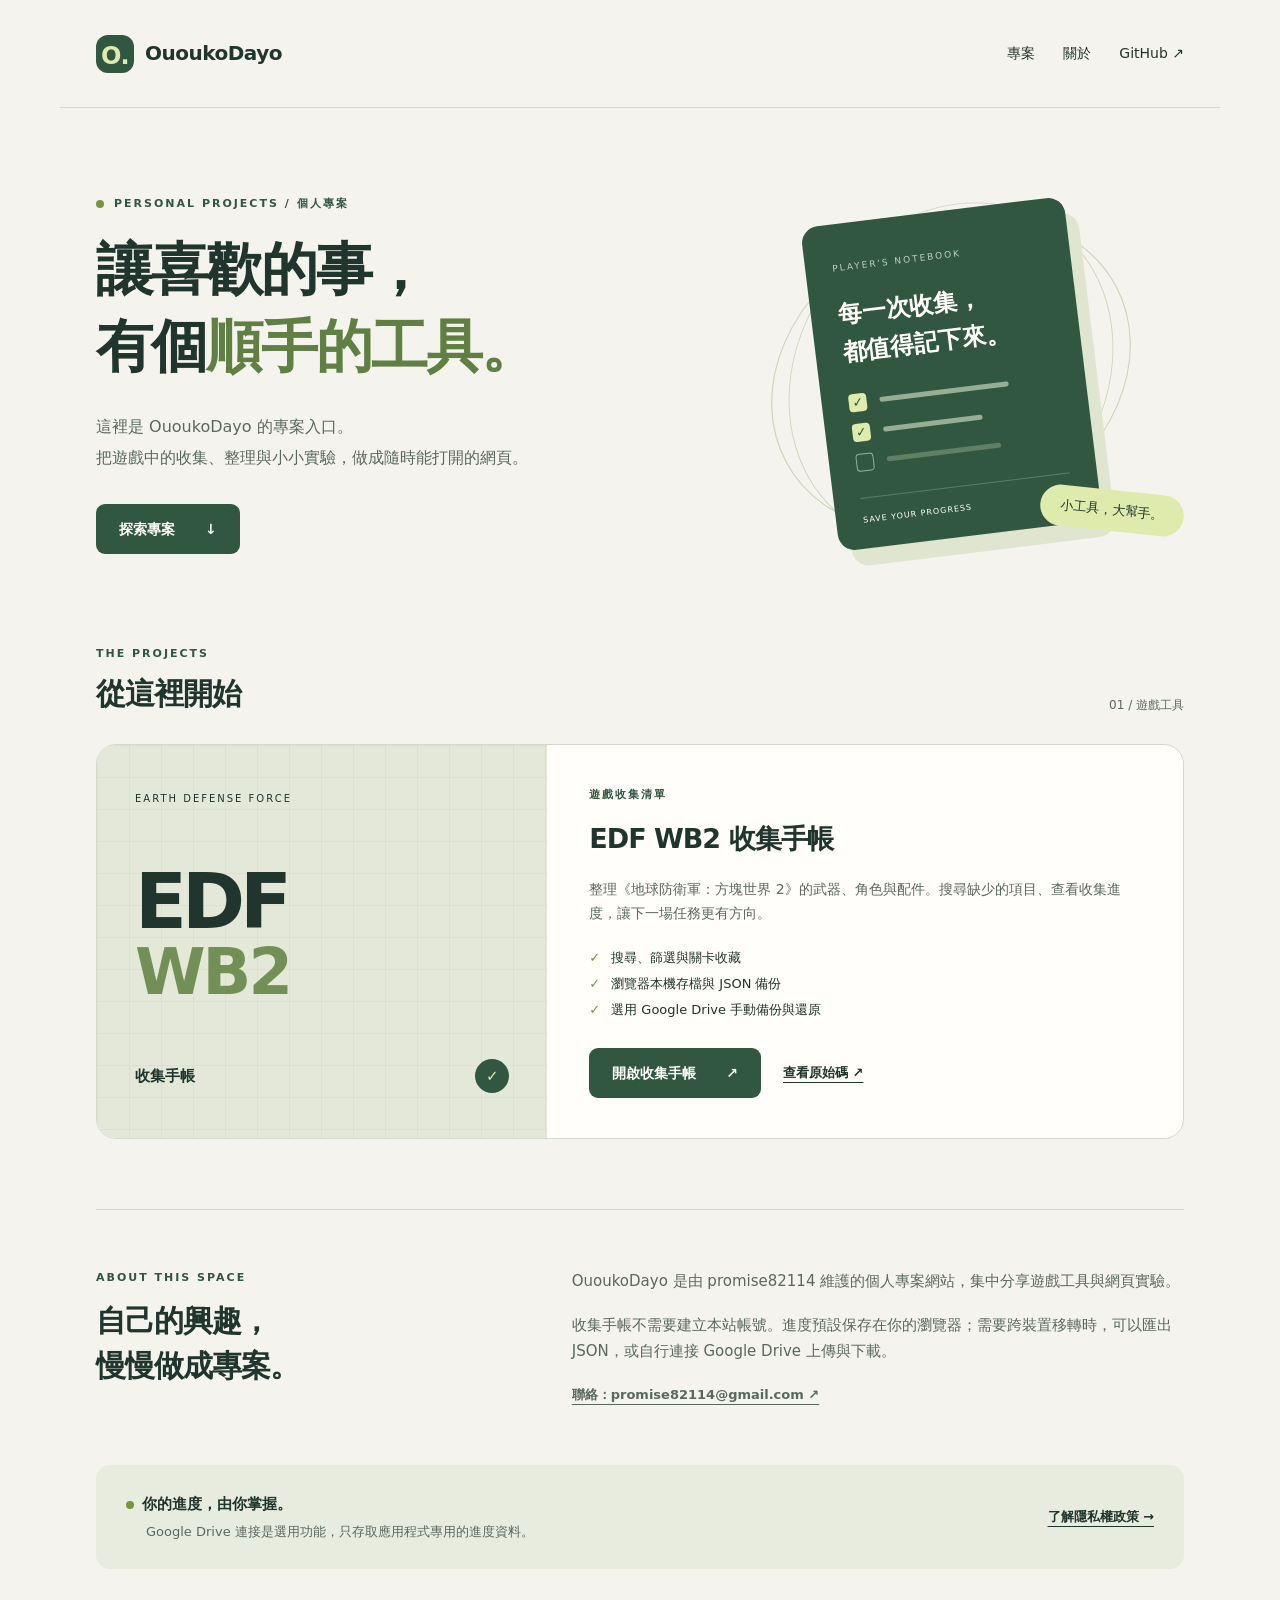
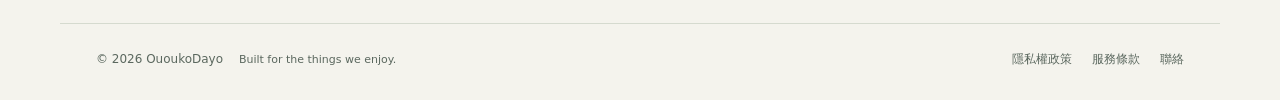
==== index.html @ 18f5ffd5 "Build OuoukoDayo project portal and Google Drive policy pages" ====
<!doctype html>
<html lang="zh-Hant">
<head>
  <meta charset="utf-8">
  <meta name="viewport" content="width=device-width, initial-scale=1">
  <meta name="description" content="OuoukoDayo 的個人專案入口。探索遊戲收集工具、開啟 EDF WB2 收集手帳，並了解 Google Drive 備份與隱私政策。">
  <meta name="theme-color" content="#f4f3ed">
  <title>OuoukoDayo — 個人專案與遊戲工具</title>
  <link rel="canonical" href="https://promise82114.github.io/">
  <link rel="icon" href="/favicon.svg" type="image/svg+xml">
  <link rel="stylesheet" href="/styles.css">
</head>
<body>
  <a class="skip-link" href="#main">跳至主要內容</a>
  <header class="site-header wrap">
    <a class="brand" href="/" aria-label="OuoukoDayo 首頁"><span class="brand-mark" aria-hidden="true">O.</span>OuoukoDayo</a>
    <nav aria-label="主要導覽"><a href="#projects">專案</a><a href="#about">關於</a><a href="https://github.com/promise82114">GitHub ↗</a></nav>
  </header>
  <main id="main" class="wrap">
    <section class="hero" aria-labelledby="hero-title">
      <div class="hero-copy">
        <p class="eyebrow"><span class="dot" aria-hidden="true"></span> PERSONAL PROJECTS / 個人專案</p>
        <h1 id="hero-title">讓喜歡的事，<br>有個<span class="accent">順手的工具。</span></h1>
        <p class="intro">這裡是 OuoukoDayo 的專案入口。<br>把遊戲中的收集、整理與小小實驗，做成隨時能打開的網頁。</p>
        <a class="button" href="#projects">探索專案 <span aria-hidden="true">↓</span></a>
      </div>
      <div class="hero-art" aria-hidden="true">
        <div class="orbit orbit-one"></div><div class="orbit orbit-two"></div>
        <div class="art-note"><span>PLAYER'S NOTEBOOK</span><strong>每一次收集，<br>都值得記下來。</strong><div class="art-line"><i>✓</i><b></b></div><div class="art-line"><i>✓</i><b></b></div><div class="art-line empty"><i></i><b></b></div><div class="art-bottom">SAVE YOUR PROGRESS <span>↗</span></div></div>
        <span class="art-tag">小工具，大幫手。</span>
      </div>
    </section>
    <section id="projects" class="projects" aria-labelledby="projects-title">
      <div class="section-heading"><div><p class="eyebrow">THE PROJECTS</p><h2 id="projects-title">從這裡開始</h2></div><span class="section-note">01 / 遊戲工具</span></div>
      <article class="project-card">
        <div class="project-visual" aria-hidden="true"><span class="visual-label">EARTH DEFENSE FORCE</span><strong>EDF<span>WB2</span></strong><div class="visual-caption">收集手帳 <span>✓</span></div></div>
        <div class="project-info"><p class="eyebrow">遊戲收集清單</p><h3>EDF WB2 收集手帳</h3><p>整理《地球防衛軍：方塊世界 2》的武器、角色與配件。搜尋缺少的項目、查看收集進度，讓下一場任務更有方向。</p><ul class="feature-list"><li>搜尋、篩選與關卡收藏</li><li>瀏覽器本機存檔與 JSON 備份</li><li>選用 Google Drive 手動備份與還原</li></ul><div class="project-actions"><a class="button" href="/edfwb2-checklist/">開啟收集手帳 <span aria-hidden="true">↗</span></a><a class="text-link" href="https://github.com/promise82114/edfwb2-checklist">查看原始碼 ↗</a></div></div>
      </article>
    </section>
    <section id="about" class="about" aria-labelledby="about-title"><div><p class="eyebrow">ABOUT THIS SPACE</p><h2 id="about-title">自己的興趣，<br>慢慢做成專案。</h2></div><div class="about-copy"><p>OuoukoDayo 是由 promise82114 維護的個人專案網站，集中分享遊戲工具與網頁實驗。</p><p>收集手帳不需要建立本站帳號。進度預設保存在你的瀏覽器；需要跨裝置移轉時，可以匯出 JSON，或自行連接 Google Drive 上傳與下載。</p><a class="text-link" href="mailto:promise82114@gmail.com">聯絡：promise82114@gmail.com ↗</a></div></section>
    <aside class="privacy-strip"><div><span class="dot" aria-hidden="true"></span><strong>你的進度，由你掌握。</strong><p>Google Drive 連接是選用功能，只存取應用程式專用的進度資料。</p></div><a class="text-link" href="/privacy.html">了解隱私權政策 →</a></aside>
  </main>
  <footer class="site-footer wrap"><p>© 2026 OuoukoDayo <span>Built for the things we enjoy.</span></p><nav aria-label="頁尾導覽"><a href="/privacy.html">隱私權政策</a><a href="/terms.html">服務條款</a><a href="mailto:promise82114@gmail.com">聯絡</a></nav></footer>
</body>
</html>
---- styles.css ----
:root{--bg:#f4f3ed;--ink:#20352d;--muted:#5b685f;--green:#315740;--line:#d5dacf;--paper:#fffefa;--lime:#dfebac;--radius:20px}*{box-sizing:border-box}html{scroll-behavior:smooth;scroll-padding-top:30px}body{margin:0;background:var(--bg);color:var(--ink);font-family:system-ui,-apple-system,"Segoe UI","Microsoft JhengHei",sans-serif;line-height:1.75}a{color:inherit;text-underline-offset:5px}a:focus-visible{outline:3px solid #5c7c27;outline-offset:5px}a:hover{color:#50733c}.wrap{max-width:1160px;margin:auto;padding-left:36px;padding-right:36px}.skip-link{position:absolute;top:-100px;left:16px;background:var(--paper);padding:10px;z-index:10}.skip-link:focus{top:12px}.site-header{min-height:108px;display:flex;align-items:center;justify-content:space-between;gap:24px;border-bottom:1px solid var(--line)}.brand{display:flex;align-items:center;gap:11px;font-size:20px;font-weight:750;text-decoration:none;letter-spacing:-.5px}.brand-mark{display:grid;place-items:center;background:var(--green);color:var(--lime);width:38px;height:38px;border-radius:12px;font-size:24px}.site-header nav,.site-footer nav{display:flex;gap:28px;font-size:14px}.site-header nav a,.site-footer nav a{text-decoration:none}.hero{padding:86px 0 90px;display:grid;grid-template-columns:1.25fr 1fr;align-items:center;gap:40px}.eyebrow{font-size:11px;font-weight:700;letter-spacing:2px;margin:0 0 18px;display:flex;align-items:center;gap:10px;color:var(--green)}.dot{display:inline-block;background:#76953f;border-radius:50%;width:8px;height:8px;flex-shrink:0}h1{font-size:clamp(36px,4.5vw,57px);line-height:1.35;letter-spacing:-2px;margin:0 0 26px;font-weight:750}.accent{color:#608043}.intro{color:var(--muted);font-size:16px;line-height:1.95;margin-bottom:30px}.button{background:var(--green);color:var(--paper);display:inline-flex;align-items:center;justify-content:center;gap:30px;padding:13px 23px;border-radius:9px;text-decoration:none;font-size:14px;font-weight:650}.button:hover{color:white;background:#426b4f}.hero-art{height:340px;position:relative;display:grid;place-items:center}.orbit{position:absolute;width:300px;height:300px;border:1px solid #ccd7bb;border-radius:50%;transform:rotate(-28deg) scaleX(1.25)}.orbit-two{transform:rotate(35deg) scaleX(.85);width:360px;height:360px}.art-note{position:relative;background:var(--green);color:var(--paper);border-radius:17px;width:265px;padding:28px 27px 21px;transform:rotate(-7deg);box-shadow:12px 17px 0 #e0e5cf}.art-note>span{font-size:9px;letter-spacing:2px;color:#c2d0b9}.art-note strong{display:block;font-size:24px;line-height:1.6;margin:16px 0 22px}.art-line{display:flex;align-items:center;gap:13px;margin:12px 0}.art-line i{width:18px;height:18px;background:var(--lime);color:var(--green);border-radius:4px;font-style:normal;font-size:13px;line-height:18px;text-align:center}.art-line b{height:5px;width:130px;border-radius:5px;background:#96af94}.art-line:nth-of-type(2) b{width:100px}.art-line.empty i{background:transparent;border:1px solid #96af94}.art-line.empty b{width:115px;background:#617f65}.art-bottom{border-top:1px solid #5e7a62;margin-top:26px;padding-top:15px;font-size:8px;letter-spacing:1px;display:flex;justify-content:space-between}.art-tag{position:absolute;bottom:13px;right:0;background:var(--lime);border-radius:30px;padding:9px 20px;font-size:13px;transform:rotate(6deg)}h2{font-size:30px;line-height:1.5;letter-spacing:-1px;margin:0}.projects{padding:0 0 70px}.section-heading{display:flex;justify-content:space-between;align-items:end;margin-bottom:28px}.section-heading .eyebrow{margin-bottom:8px}.section-note{color:var(--muted);font-size:12px}.project-card{display:grid;grid-template-columns:.85fr 1.2fr;overflow:hidden;background:var(--paper);border:1px solid var(--line);border-radius:var(--radius)}.project-visual{background:#e3e8d9;padding:45px 38px;min-height:360px;display:flex;flex-direction:column;justify-content:space-between;position:relative;background-image:linear-gradient(#b7c7ab33 1px,transparent 1px),linear-gradient(90deg,#b7c7ab33 1px,transparent 1px);background-size:32px 32px}.visual-label{font-size:10px;letter-spacing:2px}.project-visual strong{font-size:76px;line-height:1;letter-spacing:-5px;position:relative}.project-visual strong span{display:block;font-size:64px;color:#729055;letter-spacing:-3px}.visual-caption{display:flex;justify-content:space-between;align-items:center;font-size:15px;font-weight:600}.visual-caption span{background:var(--green);color:var(--lime);border-radius:50%;width:34px;height:34px;text-align:center;line-height:34px}.project-info{padding:40px 42px}.project-info .eyebrow{margin-bottom:10px}h3{font-size:27px;letter-spacing:-1px;margin:0 0 15px}.project-info>p:not(.eyebrow){font-size:14px;color:var(--muted);margin:0}.feature-list{padding:0;list-style:none;font-size:13px;line-height:2;margin:19px 0 25px}.feature-list li:before{content:'✓';color:#739243;margin-right:11px}.project-actions{display:flex;align-items:center;gap:22px;flex-wrap:wrap}.text-link{font-size:13px;font-weight:600}.about{border-top:1px solid var(--line);padding:58px 0;display:grid;grid-template-columns:.85fr 1.2fr;gap:42px}.about .eyebrow{margin-bottom:10px}.about-copy{font-size:15px;color:var(--muted)}.about-copy p{margin:0 0 17px}.privacy-strip{background:#e8ecdf;border-radius:14px;padding:25px 30px;display:flex;justify-content:space-between;align-items:center;gap:20px;margin-bottom:54px}.privacy-strip strong{font-size:15px;margin-left:8px}.privacy-strip p{margin:3px 0 0 20px;font-size:13px;color:var(--muted)}.site-footer{border-top:1px solid var(--line);display:flex;justify-content:space-between;align-items:center;gap:20px;padding-top:25px;padding-bottom:30px;font-size:12px;color:var(--muted)}.site-footer p{margin:0}.site-footer p span{margin-left:12px;font-size:11px}.site-footer nav{font-size:12px;gap:20px}.legal{max-width:850px;padding-top:64px;padding-bottom:70px}.legal h1{font-size:42px;letter-spacing:-1px;margin-bottom:12px}.legal .lead{font-size:17px;color:var(--muted)}.legal .date{font-size:13px;color:var(--muted);margin-bottom:32px}.legal h2{font-size:22px;margin:38px 0 12px}.legal p,.legal li{font-size:15px}.legal ul,.legal ol{padding-left:23px}.legal li{margin:8px 0}.legal .notice{padding:20px 24px;background:#e8ecdf;border-left:3px solid #739243;border-radius:0 10px 10px 0}.legal code{overflow-wrap:anywhere;font-size:13px}.legal a{overflow-wrap:anywhere}.legal .english{font-size:14px;color:var(--muted)}
@media(max-width:800px){.wrap{padding-left:24px;padding-right:24px}.hero{gap:20px;padding:56px 0 70px}.hero-art{transform:scale(.85);transform-origin:center}.project-info{padding:30px}.project-visual{padding:30px}.site-footer{align-items:start;flex-direction:column}.site-footer p span{display:none}}
@media(max-width:620px){.site-header{min-height:84px;gap:15px;flex-wrap:wrap;padding-top:16px;padding-bottom:16px}.brand{font-size:17px}.brand-mark{width:32px;height:32px;font-size:21px}.site-header nav{gap:16px;font-size:12px}.hero{grid-template-columns:1fr;padding-top:42px;padding-bottom:48px;gap:18px}h1{font-size:37px;letter-spacing:-1px}.intro{font-size:14px}.hero-art{height:315px;width:100%;max-width:360px;justify-self:center;transform:scale(.9)}.section-heading{gap:20px}.section-note{font-size:11px}.project-card{grid-template-columns:1fr}.project-visual{min-height:260px;padding:26px 30px}.project-visual strong{font-size:66px}.project-visual strong span{display:inline;margin-left:10px;font-size:54px}.project-info{padding:28px}.project-info h3{font-size:24px}.about{grid-template-columns:1fr;gap:23px;padding:40px 0}.privacy-strip{flex-direction:column;align-items:start;padding:22px;margin-bottom:35px}.privacy-strip p{margin-left:0;margin-top:8px}.legal{padding-top:40px}.legal h1{font-size:33px}.legal h2{font-size:21px}.legal .notice{padding:15px 18px}.site-footer nav{flex-wrap:wrap}.projects{padding-bottom:40px}}
@media(prefers-reduced-motion:reduce){html{scroll-behavior:auto}}

@media(max-width:620px){.hero-art{overflow:hidden;border-radius:24px}}
@media(max-width:360px){.project-visual strong span{display:block;margin-left:0}.hero-art{height:300px}.hero-art .orbit{width:260px;height:260px}.hero-art .orbit-two{width:285px;height:285px}}
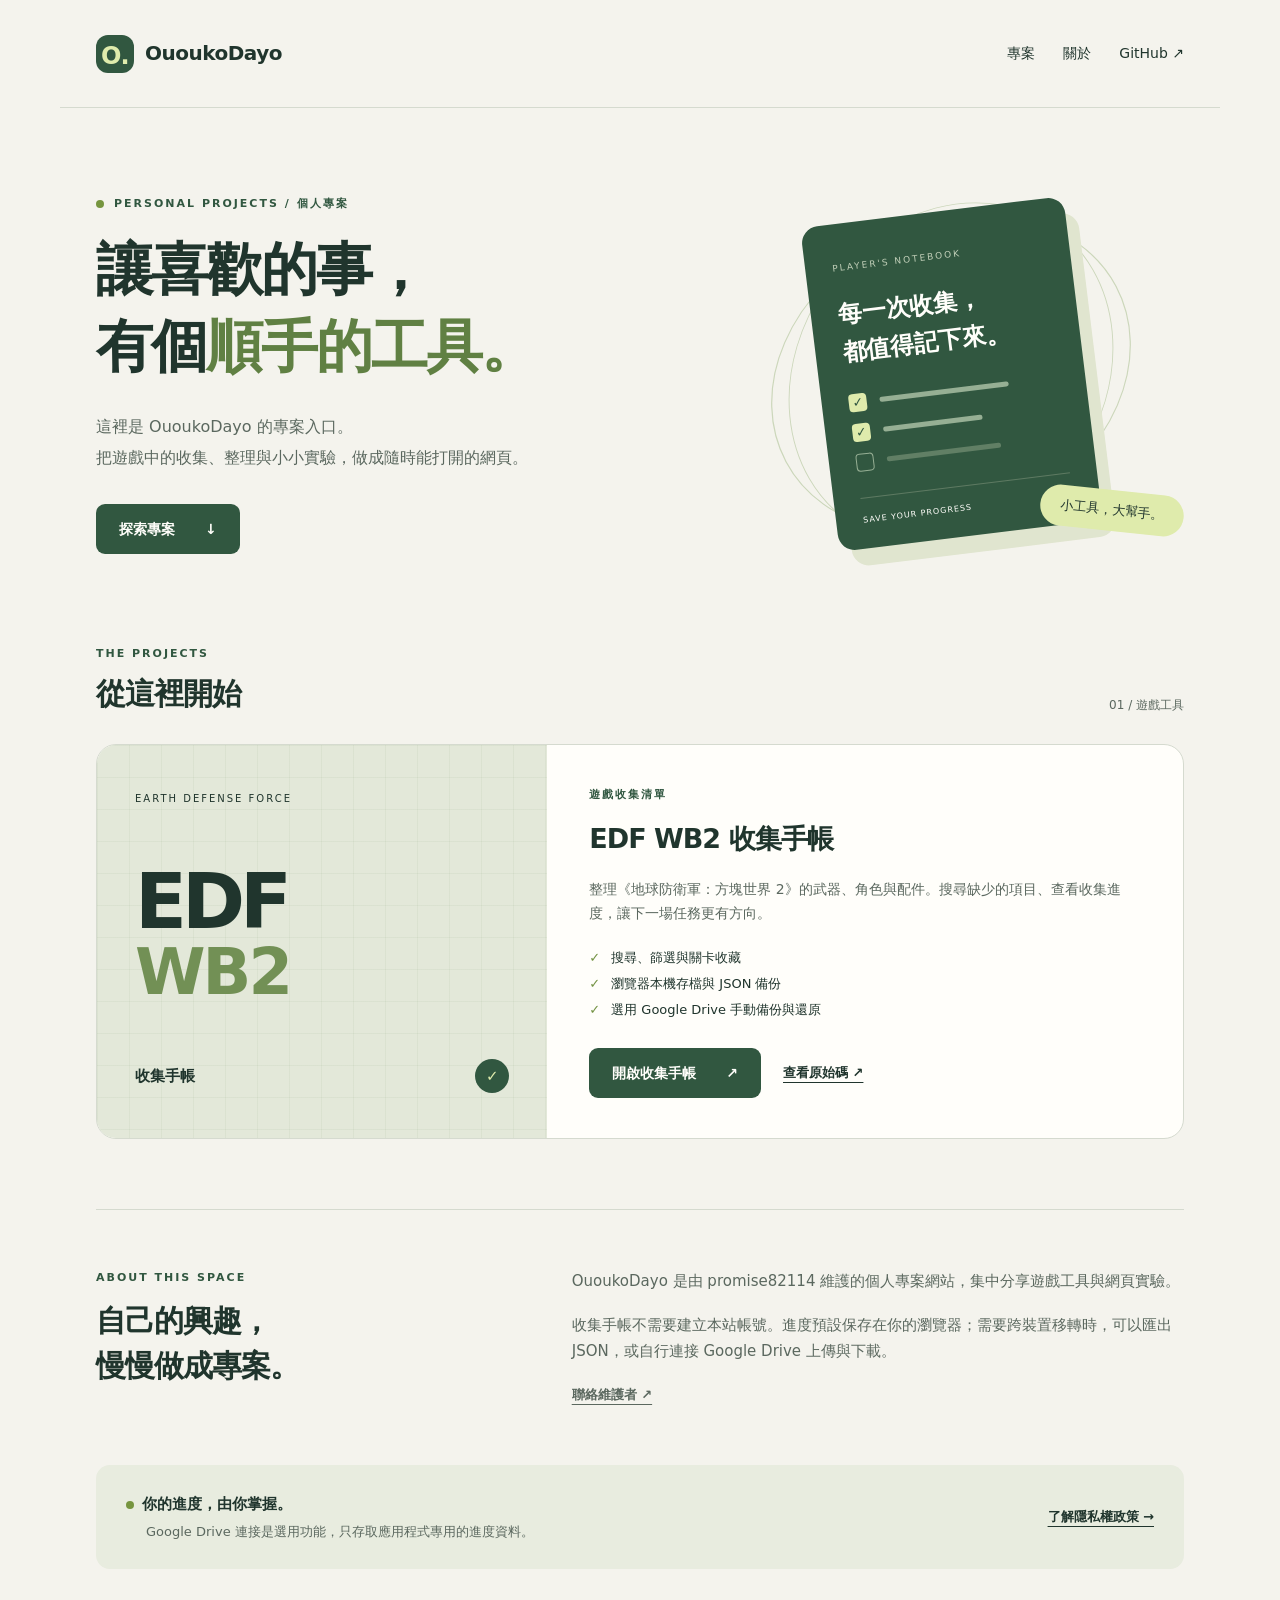
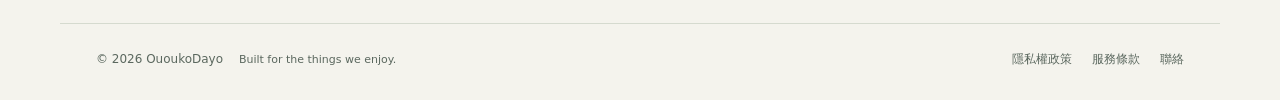
==== commit 0e356a83: "Use contact labels instead of displaying email address" ====
--- a/index.html
+++ b/index.html
@@ -1,6 +1,7 @@
 <!doctype html>
 <html lang="zh-Hant">
 <head>
+  <meta name="robots" content="noindex, nofollow">
   <meta charset="utf-8">
   <meta name="viewport" content="width=device-width, initial-scale=1">
   <meta name="description" content="OuoukoDayo 的個人專案入口。探索遊戲收集工具、開啟 EDF WB2 收集手帳，並了解 Google Drive 備份與隱私政策。">
@@ -37,7 +38,7 @@
         <div class="project-info"><p class="eyebrow">遊戲收集清單</p><h3>EDF WB2 收集手帳</h3><p>整理《地球防衛軍：方塊世界 2》的武器、角色與配件。搜尋缺少的項目、查看收集進度，讓下一場任務更有方向。</p><ul class="feature-list"><li>搜尋、篩選與關卡收藏</li><li>瀏覽器本機存檔與 JSON 備份</li><li>選用 Google Drive 手動備份與還原</li></ul><div class="project-actions"><a class="button" href="/edfwb2-checklist/">開啟收集手帳 <span aria-hidden="true">↗</span></a><a class="text-link" href="https://github.com/promise82114/edfwb2-checklist">查看原始碼 ↗</a></div></div>
       </article>
     </section>
-    <section id="about" class="about" aria-labelledby="about-title"><div><p class="eyebrow">ABOUT THIS SPACE</p><h2 id="about-title">自己的興趣，<br>慢慢做成專案。</h2></div><div class="about-copy"><p>OuoukoDayo 是由 promise82114 維護的個人專案網站，集中分享遊戲工具與網頁實驗。</p><p>收集手帳不需要建立本站帳號。進度預設保存在你的瀏覽器；需要跨裝置移轉時，可以匯出 JSON，或自行連接 Google Drive 上傳與下載。</p><a class="text-link" href="mailto:promise82114@gmail.com">聯絡：promise82114@gmail.com ↗</a></div></section>
+    <section id="about" class="about" aria-labelledby="about-title"><div><p class="eyebrow">ABOUT THIS SPACE</p><h2 id="about-title">自己的興趣，<br>慢慢做成專案。</h2></div><div class="about-copy"><p>OuoukoDayo 是由 promise82114 維護的個人專案網站，集中分享遊戲工具與網頁實驗。</p><p>收集手帳不需要建立本站帳號。進度預設保存在你的瀏覽器；需要跨裝置移轉時，可以匯出 JSON，或自行連接 Google Drive 上傳與下載。</p><a class="text-link" href="mailto:promise82114@gmail.com">聯絡維護者 ↗</a></div></section>
     <aside class="privacy-strip"><div><span class="dot" aria-hidden="true"></span><strong>你的進度，由你掌握。</strong><p>Google Drive 連接是選用功能，只存取應用程式專用的進度資料。</p></div><a class="text-link" href="/privacy.html">了解隱私權政策 →</a></aside>
   </main>
   <footer class="site-footer wrap"><p>© 2026 OuoukoDayo <span>Built for the things we enjoy.</span></p><nav aria-label="頁尾導覽"><a href="/privacy.html">隱私權政策</a><a href="/terms.html">服務條款</a><a href="mailto:promise82114@gmail.com">聯絡</a></nav></footer>
--- a/styles.css
+++ b/styles.css
@@ -5,3 +5,6 @@
 
 @media(max-width:620px){.hero-art{overflow:hidden;border-radius:24px}}
 @media(max-width:360px){.project-visual strong span{display:block;margin-left:0}.hero-art{height:300px}.hero-art .orbit{width:260px;height:260px}.hero-art .orbit-two{width:285px;height:285px}}
+
+@media(max-width:620px){.hero-art{height:360px}}
+@media(max-width:360px){.hero-art{height:350px}}
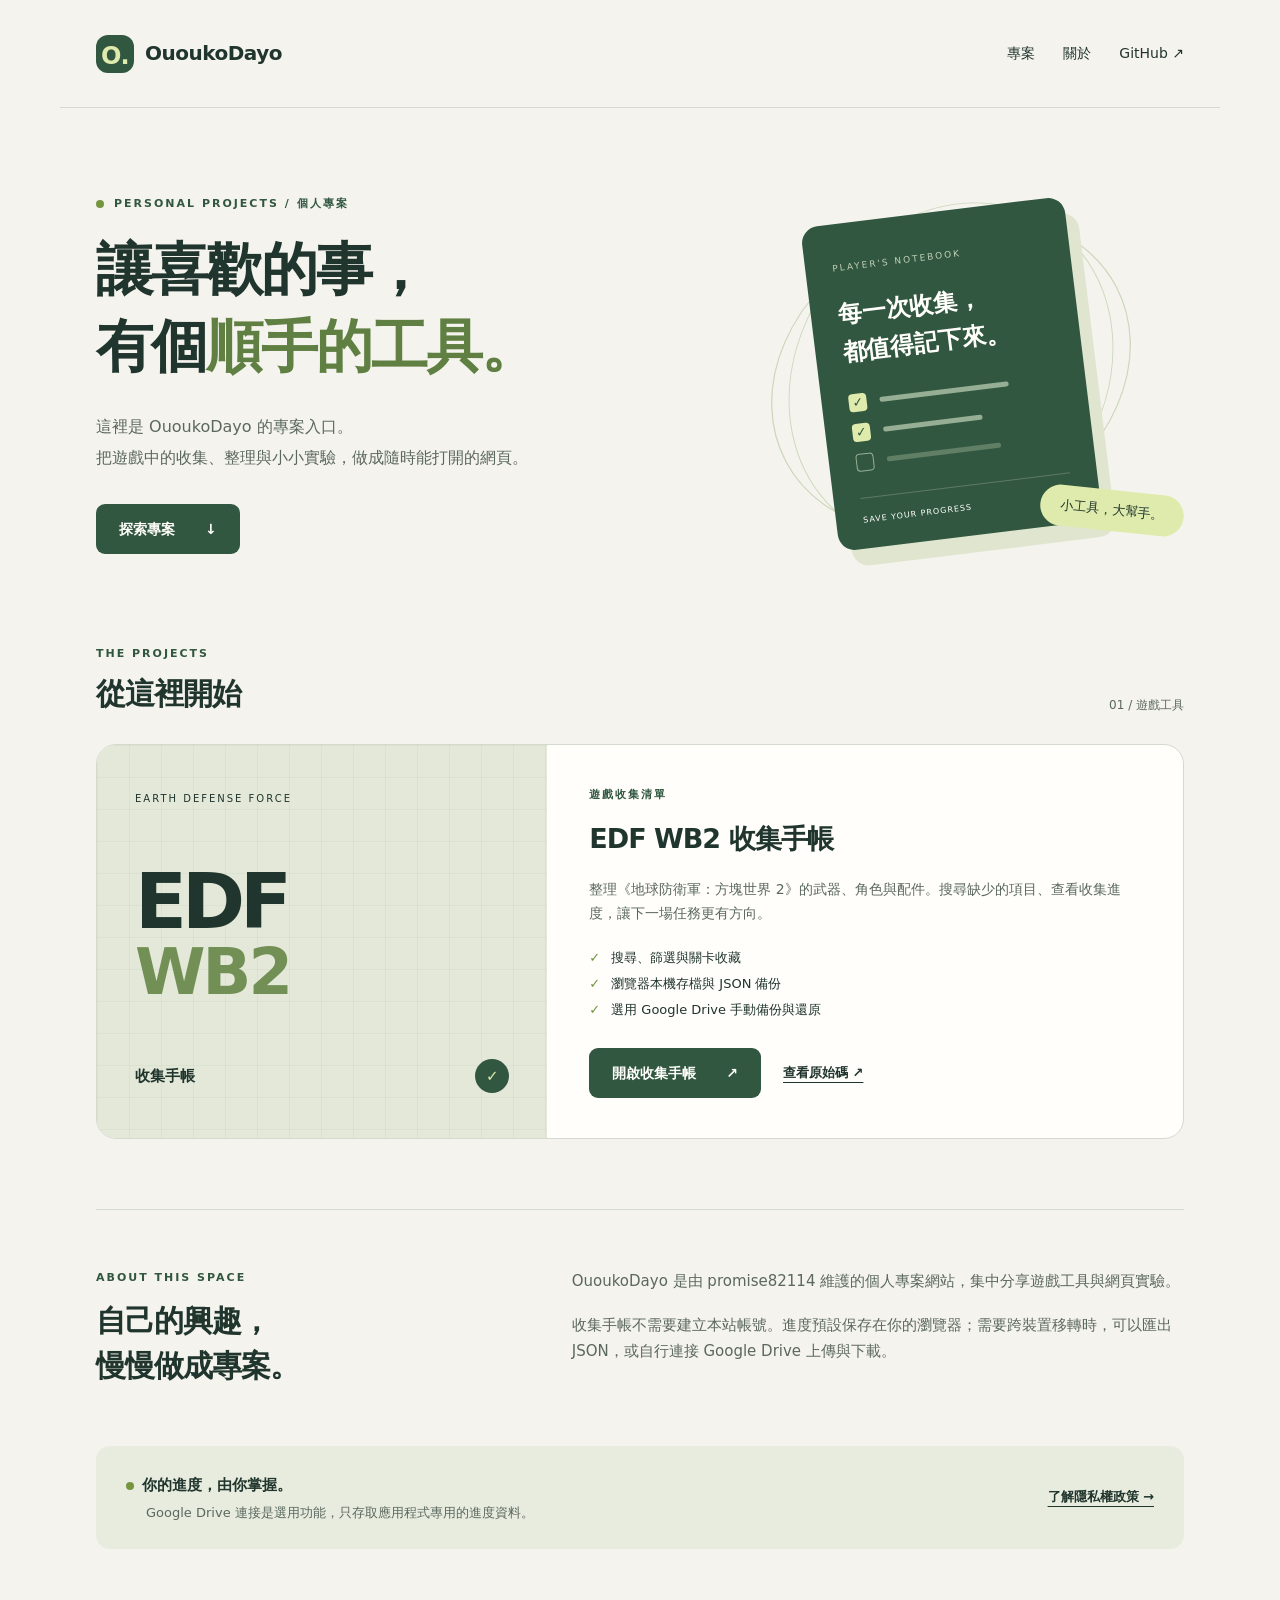
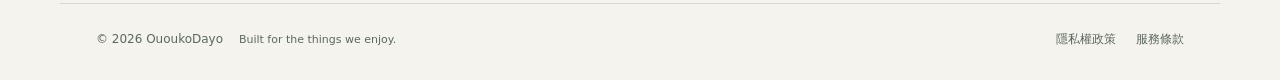
==== commit 2dc6762b: "Remove contact entries and email links from public pages" ====
--- a/index.html
+++ b/index.html
@@ -38,9 +38,9 @@
         <div class="project-info"><p class="eyebrow">遊戲收集清單</p><h3>EDF WB2 收集手帳</h3><p>整理《地球防衛軍：方塊世界 2》的武器、角色與配件。搜尋缺少的項目、查看收集進度，讓下一場任務更有方向。</p><ul class="feature-list"><li>搜尋、篩選與關卡收藏</li><li>瀏覽器本機存檔與 JSON 備份</li><li>選用 Google Drive 手動備份與還原</li></ul><div class="project-actions"><a class="button" href="/edfwb2-checklist/">開啟收集手帳 <span aria-hidden="true">↗</span></a><a class="text-link" href="https://github.com/promise82114/edfwb2-checklist">查看原始碼 ↗</a></div></div>
       </article>
     </section>
-    <section id="about" class="about" aria-labelledby="about-title"><div><p class="eyebrow">ABOUT THIS SPACE</p><h2 id="about-title">自己的興趣，<br>慢慢做成專案。</h2></div><div class="about-copy"><p>OuoukoDayo 是由 promise82114 維護的個人專案網站，集中分享遊戲工具與網頁實驗。</p><p>收集手帳不需要建立本站帳號。進度預設保存在你的瀏覽器；需要跨裝置移轉時，可以匯出 JSON，或自行連接 Google Drive 上傳與下載。</p><a class="text-link" href="mailto:promise82114@gmail.com">聯絡維護者 ↗</a></div></section>
+    <section id="about" class="about" aria-labelledby="about-title"><div><p class="eyebrow">ABOUT THIS SPACE</p><h2 id="about-title">自己的興趣，<br>慢慢做成專案。</h2></div><div class="about-copy"><p>OuoukoDayo 是由 promise82114 維護的個人專案網站，集中分享遊戲工具與網頁實驗。</p><p>收集手帳不需要建立本站帳號。進度預設保存在你的瀏覽器；需要跨裝置移轉時，可以匯出 JSON，或自行連接 Google Drive 上傳與下載。</p></div></section>
     <aside class="privacy-strip"><div><span class="dot" aria-hidden="true"></span><strong>你的進度，由你掌握。</strong><p>Google Drive 連接是選用功能，只存取應用程式專用的進度資料。</p></div><a class="text-link" href="/privacy.html">了解隱私權政策 →</a></aside>
   </main>
-  <footer class="site-footer wrap"><p>© 2026 OuoukoDayo <span>Built for the things we enjoy.</span></p><nav aria-label="頁尾導覽"><a href="/privacy.html">隱私權政策</a><a href="/terms.html">服務條款</a><a href="mailto:promise82114@gmail.com">聯絡</a></nav></footer>
+  <footer class="site-footer wrap"><p>© 2026 OuoukoDayo <span>Built for the things we enjoy.</span></p><nav aria-label="頁尾導覽"><a href="/privacy.html">隱私權政策</a><a href="/terms.html">服務條款</a></nav></footer>
 </body>
 </html>
